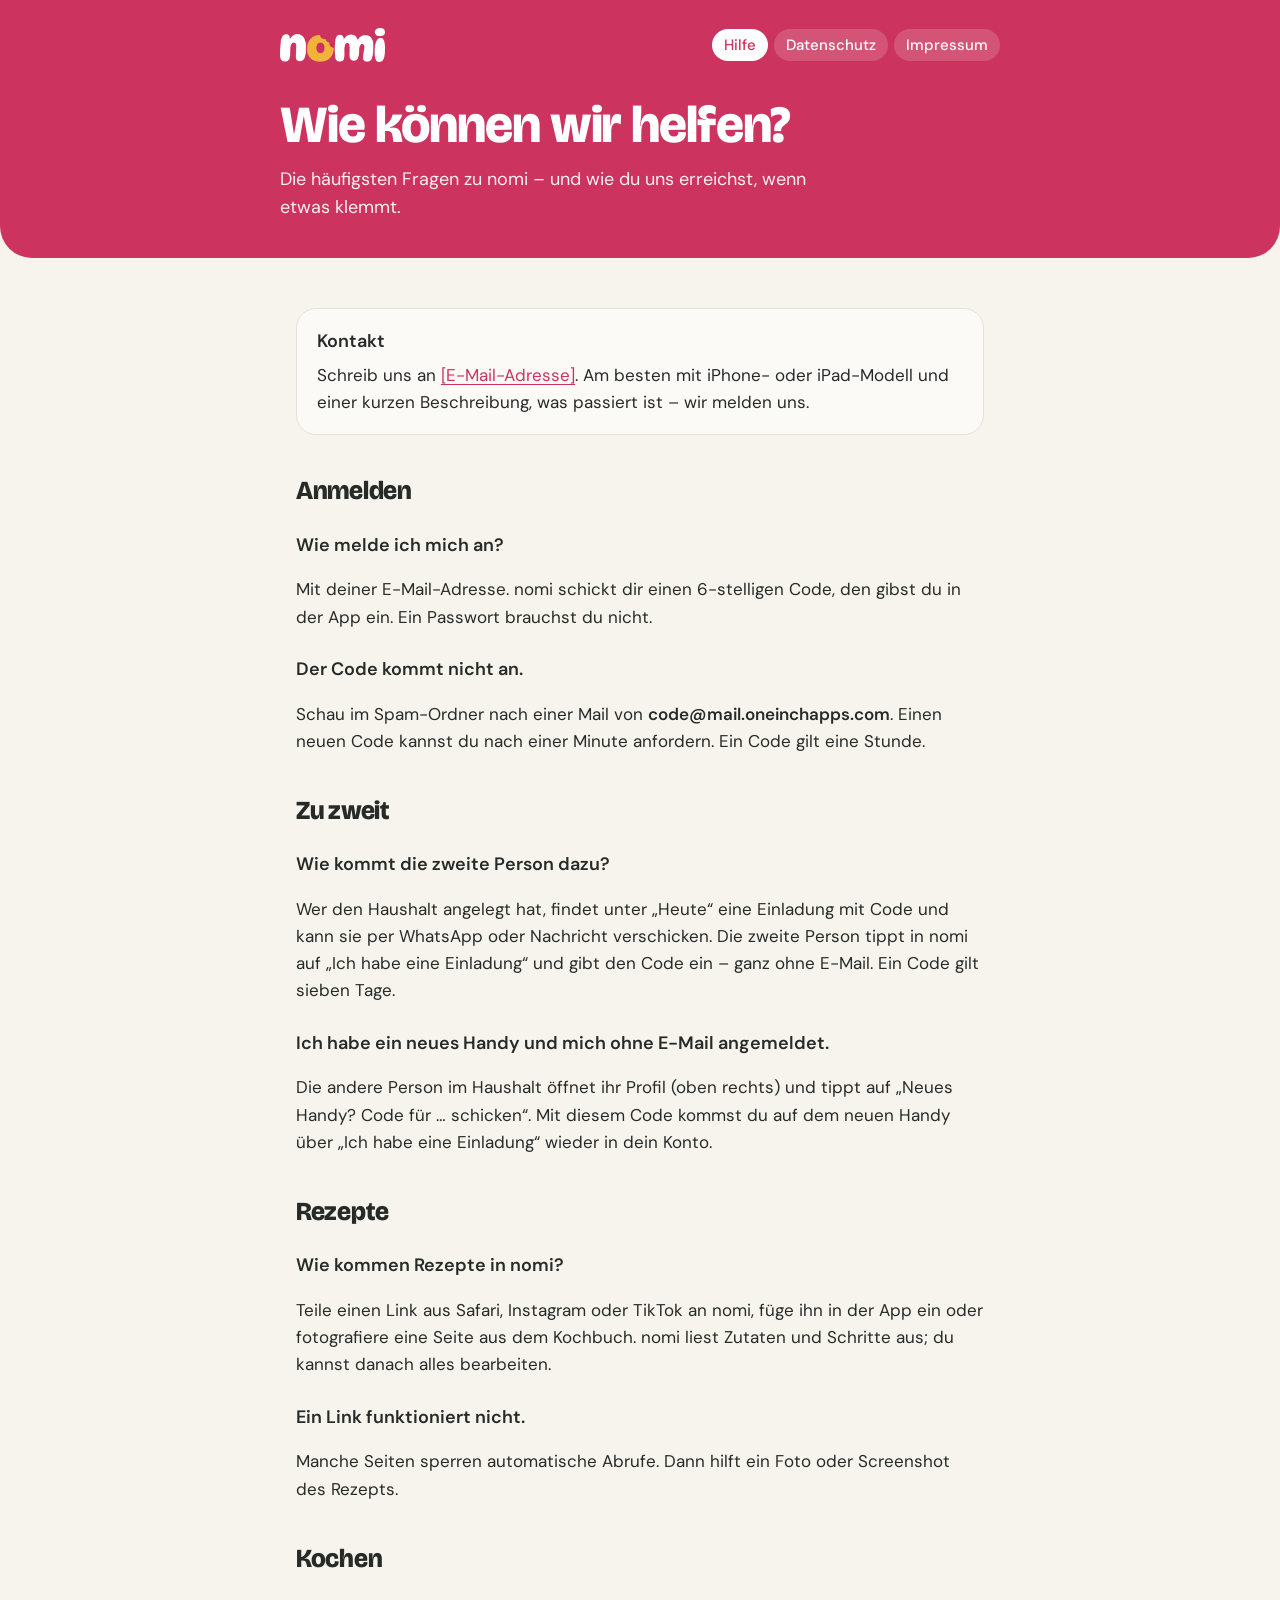
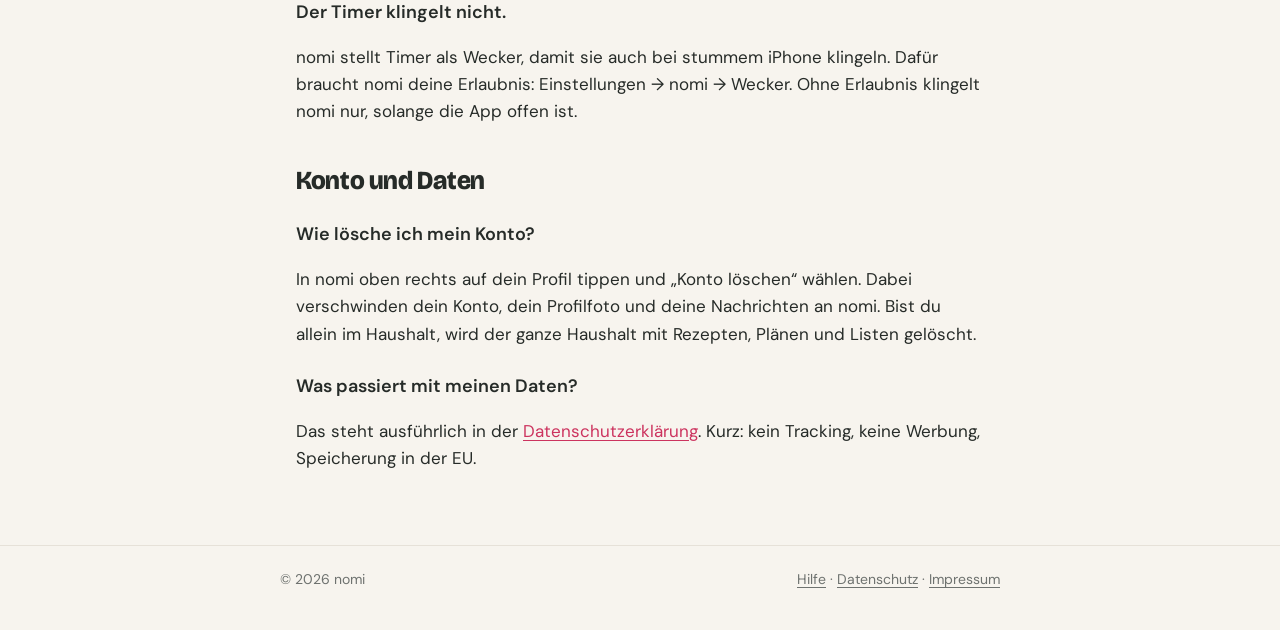
==== website/support.html @ 0203e34d "Store-Vorbereitung: Website, Datenschutzerklärung, Store-Texte und Screenshots - website/: Startseit" ====
<!doctype html>
<html lang="de">
<head>
<meta charset="utf-8">
<meta name="viewport" content="width=device-width, initial-scale=1">
<title>Hilfe – nomi</title>
<link rel="stylesheet" href="style.css">
<link rel="icon" href="img/chefi.png">
</head>
<body>
<header class="head">
  <div class="inner">
    <nav>
      <a href="./" style="background:none;padding:0"><img src="img/wordmark.png" alt="nomi"></a>
      <ul>
        <li><a href="support.html" aria-current="page">Hilfe</a></li>
        <li><a href="datenschutz.html">Datenschutz</a></li>
        <li><a href="impressum.html">Impressum</a></li>
      </ul>
    </nav>
    <h1>Wie können wir helfen?</h1>
    <p class="lead">Die häufigsten Fragen zu nomi – und wie du uns erreichst, wenn etwas klemmt.</p>
  </div>
</header>

<main>
  <div class="card">
    <h3>Kontakt</h3>
    Schreib uns an <a href="mailto:[E-Mail-Adresse]">[E-Mail-Adresse]</a>. Am besten mit iPhone- oder iPad-Modell und einer kurzen Beschreibung, was passiert ist – wir melden uns.
  </div>

  <h2>Anmelden</h2>
  <h3>Wie melde ich mich an?</h3>
  <p>Mit deiner E-Mail-Adresse. nomi schickt dir einen 6-stelligen Code, den gibst du in der App ein. Ein Passwort brauchst du nicht.</p>
  <h3>Der Code kommt nicht an.</h3>
  <p>Schau im Spam-Ordner nach einer Mail von <strong>code@mail.oneinchapps.com</strong>. Einen neuen Code kannst du nach einer Minute anfordern. Ein Code gilt eine Stunde.</p>

  <h2>Zu zweit</h2>
  <h3>Wie kommt die zweite Person dazu?</h3>
  <p>Wer den Haushalt angelegt hat, findet unter „Heute“ eine Einladung mit Code und kann sie per WhatsApp oder Nachricht verschicken. Die zweite Person tippt in nomi auf „Ich habe eine Einladung“ und gibt den Code ein – ganz ohne E-Mail. Ein Code gilt sieben Tage.</p>
  <h3>Ich habe ein neues Handy und mich ohne E-Mail angemeldet.</h3>
  <p>Die andere Person im Haushalt öffnet ihr Profil (oben rechts) und tippt auf „Neues Handy? Code für … schicken“. Mit diesem Code kommst du auf dem neuen Handy über „Ich habe eine Einladung“ wieder in dein Konto.</p>

  <h2>Rezepte</h2>
  <h3>Wie kommen Rezepte in nomi?</h3>
  <p>Teile einen Link aus Safari, Instagram oder TikTok an nomi, füge ihn in der App ein oder fotografiere eine Seite aus dem Kochbuch. nomi liest Zutaten und Schritte aus; du kannst danach alles bearbeiten.</p>
  <h3>Ein Link funktioniert nicht.</h3>
  <p>Manche Seiten sperren automatische Abrufe. Dann hilft ein Foto oder Screenshot des Rezepts.</p>

  <h2>Kochen</h2>
  <h3>Der Timer klingelt nicht.</h3>
  <p>nomi stellt Timer als Wecker, damit sie auch bei stummem iPhone klingeln. Dafür braucht nomi deine Erlaubnis: Einstellungen → nomi → Wecker. Ohne Erlaubnis klingelt nomi nur, solange die App offen ist.</p>

  <h2>Konto und Daten</h2>
  <h3>Wie lösche ich mein Konto?</h3>
  <p>In nomi oben rechts auf dein Profil tippen und „Konto löschen“ wählen. Dabei verschwinden dein Konto, dein Profilfoto und deine Nachrichten an nomi. Bist du allein im Haushalt, wird der ganze Haushalt mit Rezepten, Plänen und Listen gelöscht.</p>
  <h3>Was passiert mit meinen Daten?</h3>
  <p>Das steht ausführlich in der <a href="datenschutz.html">Datenschutzerklärung</a>. Kurz: kein Tracking, keine Werbung, Speicherung in der EU.</p>
</main>

<footer>
  <div class="inner">
    <span>© 2026 nomi</span>
    <span><a href="support.html">Hilfe</a> · <a href="datenschutz.html">Datenschutz</a> · <a href="impressum.html">Impressum</a></span>
  </div>
</footer>
</body>
</html>
---- website/style.css ----
/* nomi – Website (nomi.oneinchapps.com). Schriften liegen lokal, damit keine Anfragen an Dritte gehen. */

@font-face { font-family: "Bricolage Grotesque"; font-weight: 800; src: url("fonts/BricolageGrotesque-ExtraBold.ttf") format("truetype"); font-display: swap; }
@font-face { font-family: "DM Sans"; font-weight: 400; src: url("fonts/DMSans-Regular.ttf") format("truetype"); font-display: swap; }
@font-face { font-family: "DM Sans"; font-weight: 500; src: url("fonts/DMSans-Medium.ttf") format("truetype"); font-display: swap; }
@font-face { font-family: "DM Sans"; font-weight: 600; src: url("fonts/DMSans-SemiBold.ttf") format("truetype"); font-display: swap; }
@font-face { font-family: "DM Mono"; font-weight: 400; src: url("fonts/DMMono-Regular.ttf") format("truetype"); font-display: swap; }

:root {
  --brand: #CC335E;
  --on-brand: #FFFFFF;
  --canvas: #F7F4EE;
  --surface: #FCFAF6;
  --ink: #262B28;
  --ink-muted: #6E726F;
  --hairline: #E6E1D8;
  --ochre: #F2B33D;
}

@media (prefers-color-scheme: dark) {
  :root {
    --brand: #B8284F;
    --canvas: #161816;
    --surface: #1F2220;
    --ink: #F3EFE7;
    --ink-muted: #A3A69F;
    --hairline: #2E322F;
  }
  .wordmark-light { display: none; }
  .wordmark-dark { display: inline; }
}

* { box-sizing: border-box; }

html { -webkit-text-size-adjust: 100%; }

body {
  margin: 0;
  background: var(--canvas);
  color: var(--ink);
  font: 400 17px/1.6 "DM Sans", -apple-system, system-ui, sans-serif;
}

a { color: var(--brand); text-underline-offset: 3px; }

.wordmark-dark { display: none; }

/* Kopf wie in der App: Himbeere mit runden unteren Ecken */
.head {
  background: var(--brand);
  color: var(--on-brand);
  border-radius: 0 0 32px 32px;
  padding: 28px 16px 36px;
}
.head .inner, main, footer .inner { max-width: 720px; margin: 0 auto; }
.head nav { display: flex; align-items: center; justify-content: space-between; gap: 16px; flex-wrap: wrap; }
.head nav img { height: 34px; display: block; }
.head nav ul { display: flex; gap: 6px; list-style: none; margin: 0; padding: 0; flex-wrap: wrap; }
.head nav a {
  color: var(--on-brand);
  text-decoration: none;
  font-weight: 500;
  font-size: 15px;
  padding: 6px 12px;
  border-radius: 999px;
  background: rgb(255 255 255 / 0.16);
}
.head nav a[aria-current="page"] { background: var(--on-brand); color: var(--brand); }
.head h1 {
  font: 800 clamp(34px, 7vw, 52px)/1.05 "Bricolage Grotesque", sans-serif;
  letter-spacing: -0.02em;
  margin: 36px 0 0;
}
.head .lead { margin: 12px 0 0; font-size: 18px; opacity: 0.92; max-width: 560px; }

main { padding: 36px 16px 56px; }

h2 {
  font: 800 26px/1.2 "Bricolage Grotesque", sans-serif;
  letter-spacing: -0.01em;
  margin: 40px 0 10px;
}
h3 { font-weight: 600; font-size: 18px; margin: 24px 0 6px; }

.meta {
  font: 400 12px/1.4 "DM Mono", ui-monospace, monospace;
  letter-spacing: 0.12em;
  text-transform: uppercase;
  color: var(--ink-muted);
}

.card {
  background: var(--surface);
  border: 1px solid var(--hairline);
  border-radius: 20px;
  padding: 18px 20px;
  margin: 14px 0;
}
.card h3 { margin-top: 0; }

.note {
  border-left: 4px solid var(--ochre);
  padding: 10px 16px;
  background: var(--surface);
  border-radius: 0 14px 14px 0;
  margin: 18px 0;
}

ul.plain { padding-left: 20px; }
ul.plain li { margin: 4px 0; }

/* Startseite */
.hero { display: grid; grid-template-columns: 1fr auto; align-items: end; gap: 12px; }
.hero img { width: 120px; height: auto; margin-bottom: -48px; }
.features { display: grid; grid-template-columns: repeat(auto-fit, minmax(200px, 1fr)); gap: 12px; margin-top: 8px; }
.features .card { margin: 0; }
.button {
  display: inline-block;
  background: var(--ink);
  color: var(--canvas);
  text-decoration: none;
  font-weight: 600;
  padding: 14px 22px;
  border-radius: 18px;
  margin-top: 20px;
}

footer { border-top: 1px solid var(--hairline); padding: 22px 16px 40px; color: var(--ink-muted); font-size: 14px; }
footer .inner { display: flex; gap: 16px; flex-wrap: wrap; justify-content: space-between; }
footer a { color: var(--ink-muted); }

@media (max-width: 480px) {
  .hero { grid-template-columns: 1fr; }
  .hero img { width: 96px; margin: 0; }
}
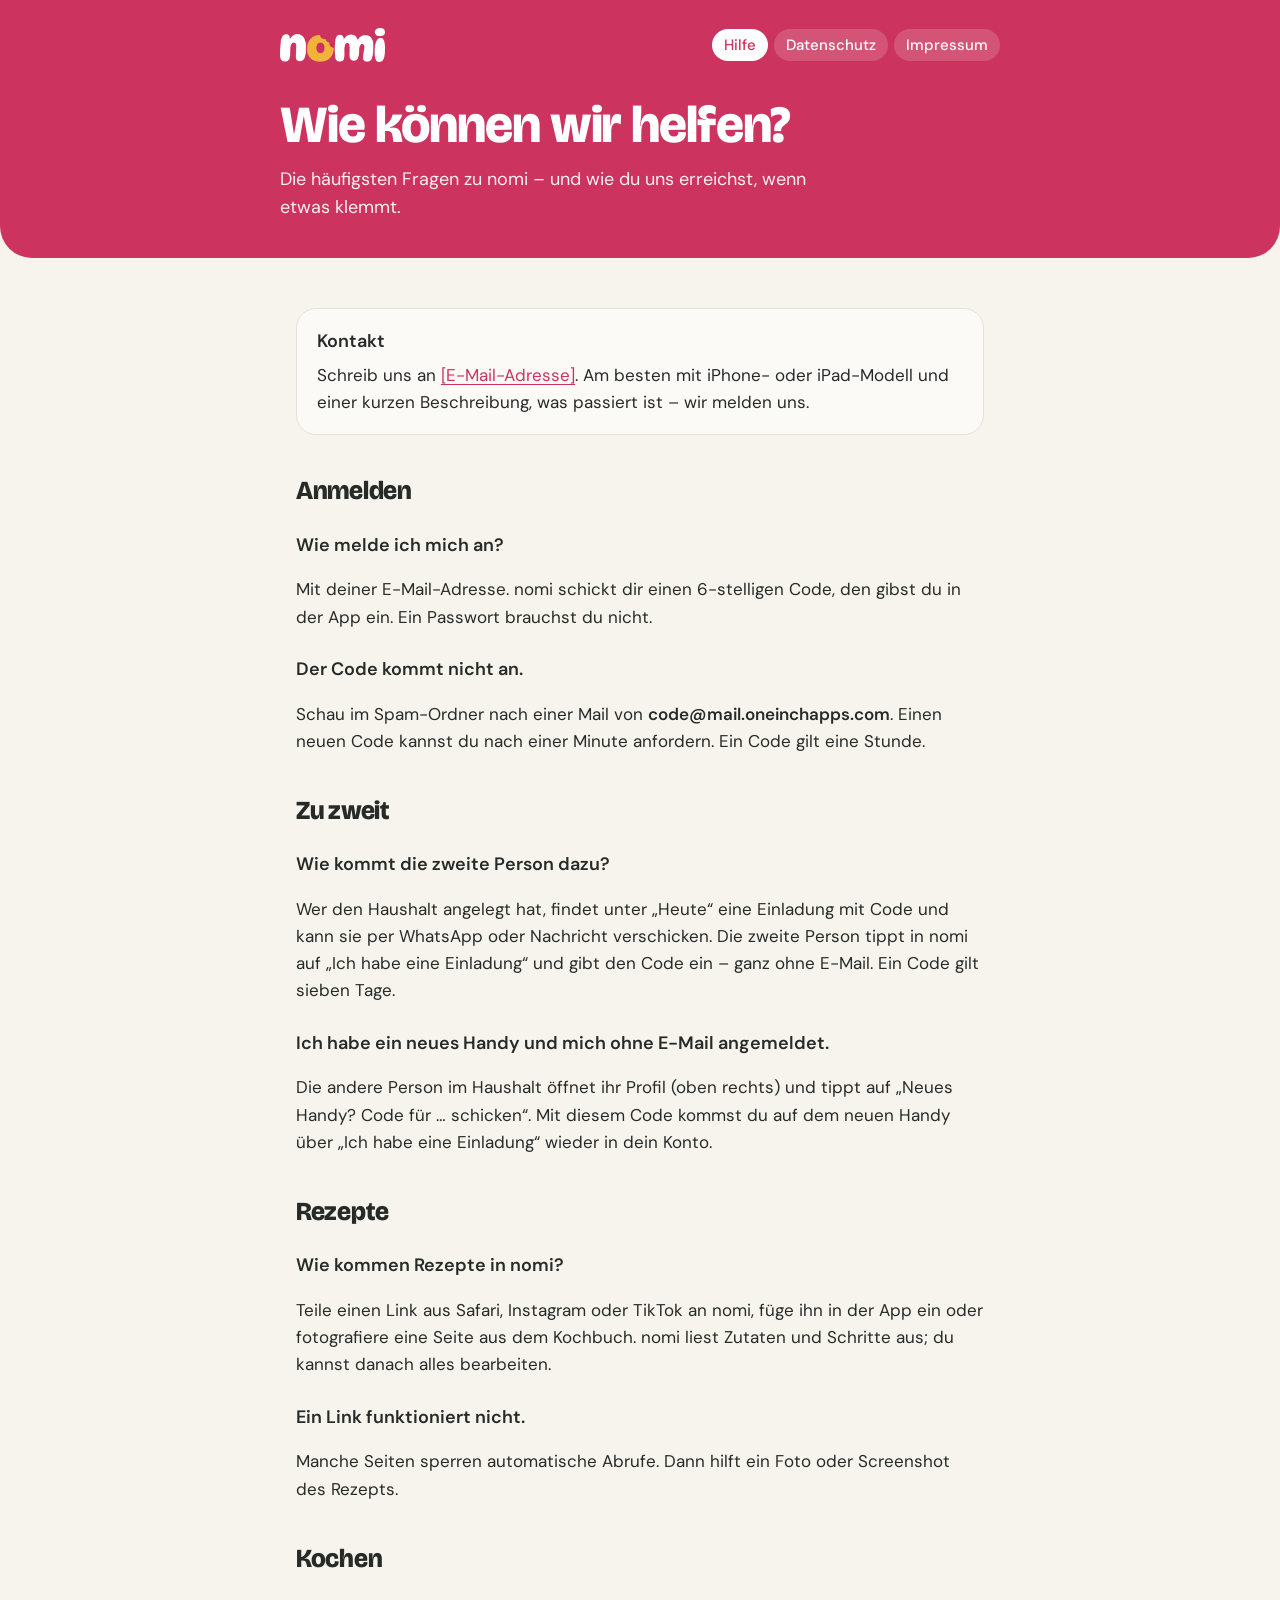
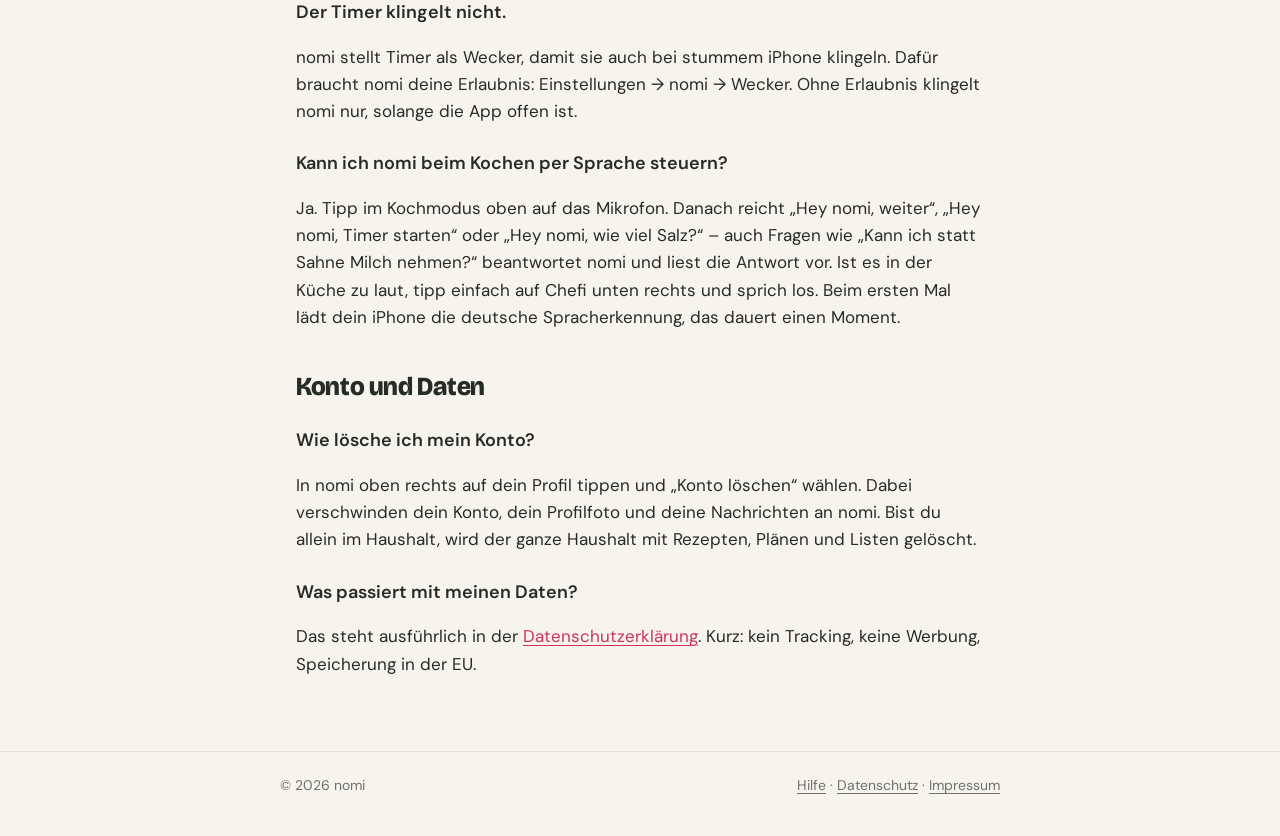
==== commit b8287f16: "Kochmodus: „Hey nomi“ – Sprachsteuerung mit Fragen an nomi - Mikro-Knopf im Kochmodus, Chefi lugt un" ====
--- a/website/support.html
+++ b/website/support.html
@@ -51,6 +51,9 @@
   <h3>Der Timer klingelt nicht.</h3>
   <p>nomi stellt Timer als Wecker, damit sie auch bei stummem iPhone klingeln. Dafür braucht nomi deine Erlaubnis: Einstellungen → nomi → Wecker. Ohne Erlaubnis klingelt nomi nur, solange die App offen ist.</p>
 
+  <h3>Kann ich nomi beim Kochen per Sprache steuern?</h3>
+  <p>Ja. Tipp im Kochmodus oben auf das Mikrofon. Danach reicht „Hey nomi, weiter“, „Hey nomi, Timer starten“ oder „Hey nomi, wie viel Salz?“ – auch Fragen wie „Kann ich statt Sahne Milch nehmen?“ beantwortet nomi und liest die Antwort vor. Ist es in der Küche zu laut, tipp einfach auf Chefi unten rechts und sprich los. Beim ersten Mal lädt dein iPhone die deutsche Spracherkennung, das dauert einen Moment.</p>
+
   <h2>Konto und Daten</h2>
   <h3>Wie lösche ich mein Konto?</h3>
   <p>In nomi oben rechts auf dein Profil tippen und „Konto löschen“ wählen. Dabei verschwinden dein Konto, dein Profilfoto und deine Nachrichten an nomi. Bist du allein im Haushalt, wird der ganze Haushalt mit Rezepten, Plänen und Listen gelöscht.</p>
